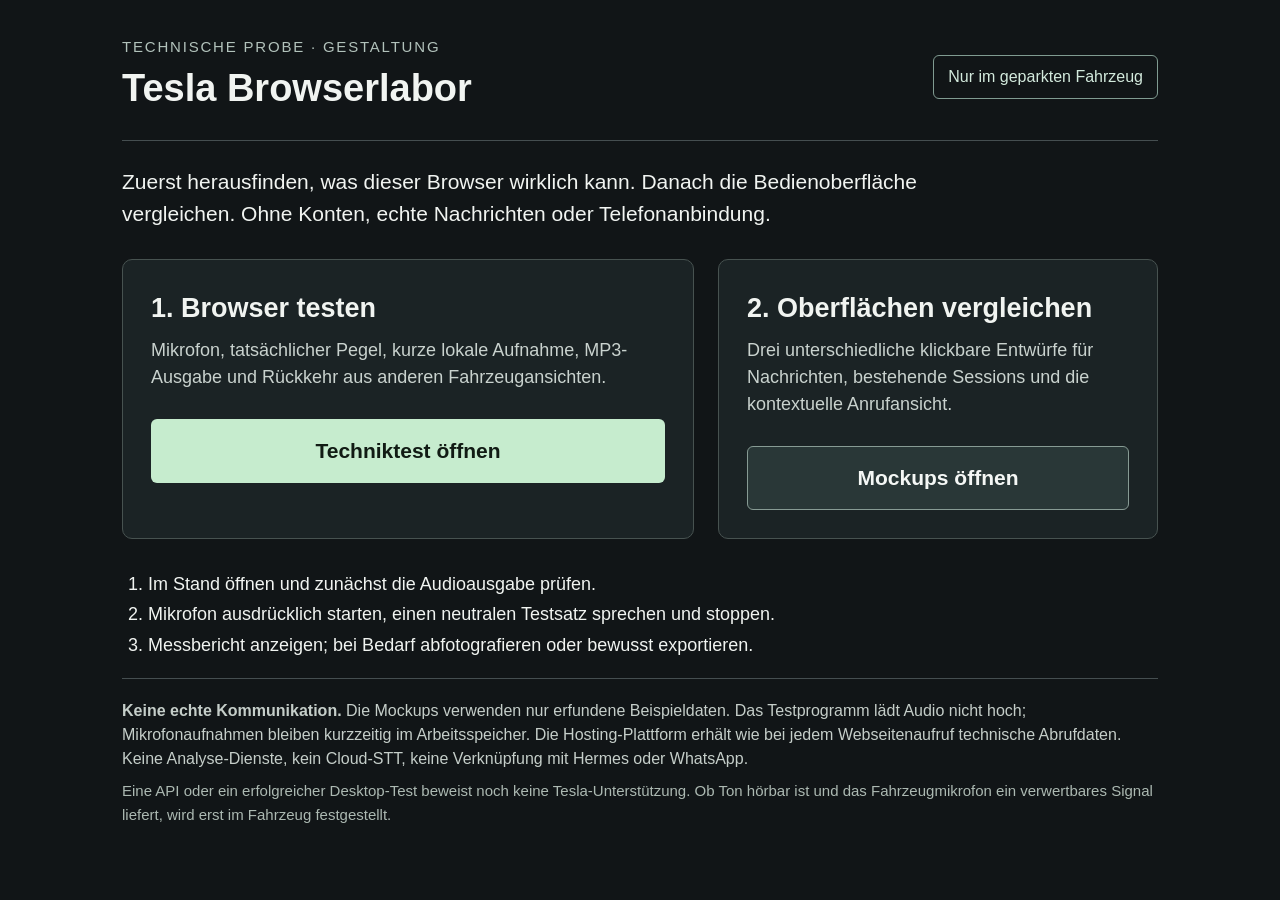
==== index.html @ 23206ee8 "feat: publish isolated browser probes and three fictional dashboard mockups" ====
<!doctype html>
<html lang="de">
<head>
<meta charset="utf-8">
<meta name="viewport" content="width=device-width,initial-scale=1">
<meta name="robots" content="noindex,nofollow">
<meta name="referrer" content="no-referrer">
<meta http-equiv="Content-Security-Policy" content="default-src 'none'; style-src 'unsafe-inline'; base-uri 'none'; form-action 'none'">
<title>Tesla · Browserlabor</title>
<style>
*{box-sizing:border-box}body{margin:0;background:#111517;color:#f1f4f1;font-family:Arial,Helvetica,sans-serif;line-height:1.5}main{max-width:1100px;margin:auto;padding:36px 32px}header{display:flex;align-items:center;justify-content:space-between;gap:20px;border-bottom:1px solid #454e50;padding-bottom:22px}.eyebrow{font-size:15px;letter-spacing:.12em;text-transform:uppercase;color:#b2c2bb}h1{font-size:38px;line-height:1.15;margin:8px 0}h2{font-size:27px;margin:0 0 8px}p{margin:8px 0}.badge{border:1px solid #809b91;padding:9px 14px;white-space:nowrap;font-size:16px;border-radius:6px;color:#d3eadd}.intro{font-size:21px;max-width:870px;margin:25px 0}.routes{display:grid;grid-template-columns:1.3fr 1fr;gap:24px;margin:30px 0}.route{padding:28px;background:#1b2325;border:1px solid #475250;border-radius:10px}.route p{color:#c9d2ce;font-size:18px}.route a{display:flex;align-items:center;justify-content:center;min-height:64px;padding:14px 20px;margin-top:28px;background:#c6ecce;color:#111b14;text-decoration:none;font-size:21px;font-weight:bold;border-radius:6px}.route.secondary a{background:#293737;color:#f4f7f5;border:1px solid #879b94}a:focus-visible{outline:4px solid #f5d38d;outline-offset:4px}a:hover{filter:brightness(1.1)}.sequence{font-size:18px;line-height:1.7;padding-left:26px}.privacy{border-top:1px solid #454e50;padding-top:20px;font-size:16px;color:#c5cec9}small{font-size:15px;color:#acb9b2}@media(max-width:750px){main{padding:24px 18px}header{align-items:flex-start;flex-direction:column;gap:8px}h1{font-size:32px}.routes{grid-template-columns:1fr}.route{padding:22px}}
</style>
</head>
<body><main>
<header><div><div class="eyebrow">Technische Probe · Gestaltung</div><h1>Tesla Browserlabor</h1></div><span class="badge">Nur im geparkten Fahrzeug</span></header>
<p class="intro">Zuerst herausfinden, was dieser Browser wirklich kann. Danach die Bedienoberfläche vergleichen. Ohne Konten, echte Nachrichten oder Telefonanbindung.</p>
<div class="routes">
<section class="route"><h2>1. Browser testen</h2><p>Mikrofon, tatsächlicher Pegel, kurze lokale Aufnahme, MP3-Ausgabe und Rückkehr aus anderen Fahrzeugansichten.</p><a href="probe/">Techniktest öffnen</a></section>
<section class="route secondary"><h2>2. Oberflächen vergleichen</h2><p>Drei unterschiedliche klickbare Entwürfe für Nachrichten, bestehende Sessions und die kontextuelle Anrufansicht.</p><a href="mockups/">Mockups öffnen</a></section>
</div>
<ol class="sequence"><li>Im Stand öffnen und zunächst die Audioausgabe prüfen.</li><li>Mikrofon ausdrücklich starten, einen neutralen Testsatz sprechen und stoppen.</li><li>Messbericht anzeigen; bei Bedarf abfotografieren oder bewusst exportieren.</li></ol>
<div class="privacy"><strong>Keine echte Kommunikation.</strong> Die Mockups verwenden nur erfundene Beispieldaten. Das Testprogramm lädt Audio nicht hoch; Mikrofonaufnahmen bleiben kurzzeitig im Arbeitsspeicher. Die Hosting-Plattform erhält wie bei jedem Webseitenaufruf technische Abrufdaten. Keine Analyse-Dienste, kein Cloud-STT, keine Verknüpfung mit Hermes oder WhatsApp.<p><small>Eine API oder ein erfolgreicher Desktop-Test beweist noch keine Tesla-Unterstützung. Ob Ton hörbar ist und das Fahrzeugmikrofon ein verwertbares Signal liefert, wird erst im Fahrzeug festgestellt.</small></p></div>
</main></body></html>
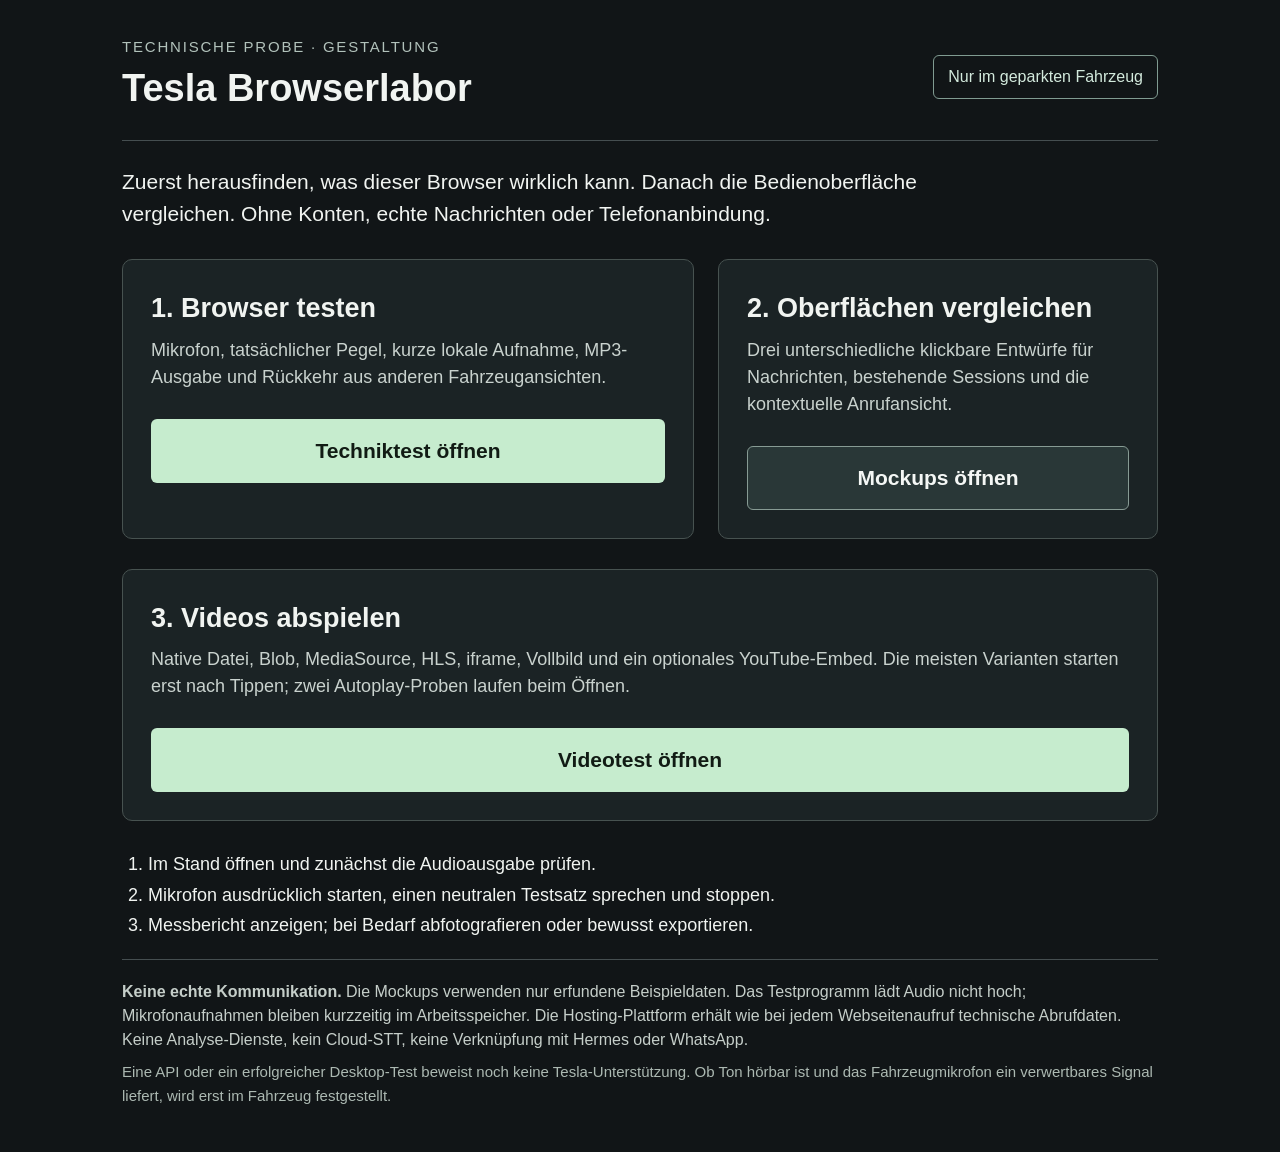
==== commit 53a208a6: "Add isolated Tesla video playback comparison page" ====
--- a/index.html
+++ b/index.html
@@ -8,7 +8,7 @@
 <meta http-equiv="Content-Security-Policy" content="default-src 'none'; style-src 'unsafe-inline'; base-uri 'none'; form-action 'none'">
 <title>Tesla · Browserlabor</title>
 <style>
-*{box-sizing:border-box}body{margin:0;background:#111517;color:#f1f4f1;font-family:Arial,Helvetica,sans-serif;line-height:1.5}main{max-width:1100px;margin:auto;padding:36px 32px}header{display:flex;align-items:center;justify-content:space-between;gap:20px;border-bottom:1px solid #454e50;padding-bottom:22px}.eyebrow{font-size:15px;letter-spacing:.12em;text-transform:uppercase;color:#b2c2bb}h1{font-size:38px;line-height:1.15;margin:8px 0}h2{font-size:27px;margin:0 0 8px}p{margin:8px 0}.badge{border:1px solid #809b91;padding:9px 14px;white-space:nowrap;font-size:16px;border-radius:6px;color:#d3eadd}.intro{font-size:21px;max-width:870px;margin:25px 0}.routes{display:grid;grid-template-columns:1.3fr 1fr;gap:24px;margin:30px 0}.route{padding:28px;background:#1b2325;border:1px solid #475250;border-radius:10px}.route p{color:#c9d2ce;font-size:18px}.route a{display:flex;align-items:center;justify-content:center;min-height:64px;padding:14px 20px;margin-top:28px;background:#c6ecce;color:#111b14;text-decoration:none;font-size:21px;font-weight:bold;border-radius:6px}.route.secondary a{background:#293737;color:#f4f7f5;border:1px solid #879b94}a:focus-visible{outline:4px solid #f5d38d;outline-offset:4px}a:hover{filter:brightness(1.1)}.sequence{font-size:18px;line-height:1.7;padding-left:26px}.privacy{border-top:1px solid #454e50;padding-top:20px;font-size:16px;color:#c5cec9}small{font-size:15px;color:#acb9b2}@media(max-width:750px){main{padding:24px 18px}header{align-items:flex-start;flex-direction:column;gap:8px}h1{font-size:32px}.routes{grid-template-columns:1fr}.route{padding:22px}}
+*{box-sizing:border-box}body{margin:0;background:#111517;color:#f1f4f1;font-family:Arial,Helvetica,sans-serif;line-height:1.5}main{max-width:1100px;margin:auto;padding:36px 32px}header{display:flex;align-items:center;justify-content:space-between;gap:20px;border-bottom:1px solid #454e50;padding-bottom:22px}.eyebrow{font-size:15px;letter-spacing:.12em;text-transform:uppercase;color:#b2c2bb}h1{font-size:38px;line-height:1.15;margin:8px 0}h2{font-size:27px;margin:0 0 8px}p{margin:8px 0}.badge{border:1px solid #809b91;padding:9px 14px;white-space:nowrap;font-size:16px;border-radius:6px;color:#d3eadd}.intro{font-size:21px;max-width:870px;margin:25px 0}.routes{display:grid;grid-template-columns:1.3fr 1fr;gap:24px;margin:30px 0}.route{padding:28px;background:#1b2325;border:1px solid #475250;border-radius:10px}.route p{color:#c9d2ce;font-size:18px}.route a{display:flex;align-items:center;justify-content:center;min-height:64px;padding:14px 20px;margin-top:28px;background:#c6ecce;color:#111b14;text-decoration:none;font-size:21px;font-weight:bold;border-radius:6px}.route.secondary a{background:#293737;color:#f4f7f5;border:1px solid #879b94}a:focus-visible{outline:4px solid #f5d38d;outline-offset:4px}a:hover{filter:brightness(1.1)}.sequence{font-size:18px;line-height:1.7;padding-left:26px}.video-link{margin:0 0 28px}.privacy{border-top:1px solid #454e50;padding-top:20px;font-size:16px;color:#c5cec9}small{font-size:15px;color:#acb9b2}@media(max-width:750px){main{padding:24px 18px}header{align-items:flex-start;flex-direction:column;gap:8px}h1{font-size:32px}.routes{grid-template-columns:1fr}.route{padding:22px}}
 </style>
 </head>
 <body><main>
@@ -18,6 +18,7 @@
 <section class="route"><h2>1. Browser testen</h2><p>Mikrofon, tatsächlicher Pegel, kurze lokale Aufnahme, MP3-Ausgabe und Rückkehr aus anderen Fahrzeugansichten.</p><a href="probe/">Techniktest öffnen</a></section>
 <section class="route secondary"><h2>2. Oberflächen vergleichen</h2><p>Drei unterschiedliche klickbare Entwürfe für Nachrichten, bestehende Sessions und die kontextuelle Anrufansicht.</p><a href="mockups/">Mockups öffnen</a></section>
 </div>
+<section class="route video-link"><h2>3. Videos abspielen</h2><p>Native Datei, Blob, MediaSource, HLS, iframe, Vollbild und ein optionales YouTube-Embed. Die meisten Varianten starten erst nach Tippen; zwei Autoplay-Proben laufen beim Öffnen.</p><a href="video/">Videotest öffnen</a></section>
 <ol class="sequence"><li>Im Stand öffnen und zunächst die Audioausgabe prüfen.</li><li>Mikrofon ausdrücklich starten, einen neutralen Testsatz sprechen und stoppen.</li><li>Messbericht anzeigen; bei Bedarf abfotografieren oder bewusst exportieren.</li></ol>
 <div class="privacy"><strong>Keine echte Kommunikation.</strong> Die Mockups verwenden nur erfundene Beispieldaten. Das Testprogramm lädt Audio nicht hoch; Mikrofonaufnahmen bleiben kurzzeitig im Arbeitsspeicher. Die Hosting-Plattform erhält wie bei jedem Webseitenaufruf technische Abrufdaten. Keine Analyse-Dienste, kein Cloud-STT, keine Verknüpfung mit Hermes oder WhatsApp.<p><small>Eine API oder ein erfolgreicher Desktop-Test beweist noch keine Tesla-Unterstützung. Ob Ton hörbar ist und das Fahrzeugmikrofon ein verwertbares Signal liefert, wird erst im Fahrzeug festgestellt.</small></p></div>
 </main></body></html>
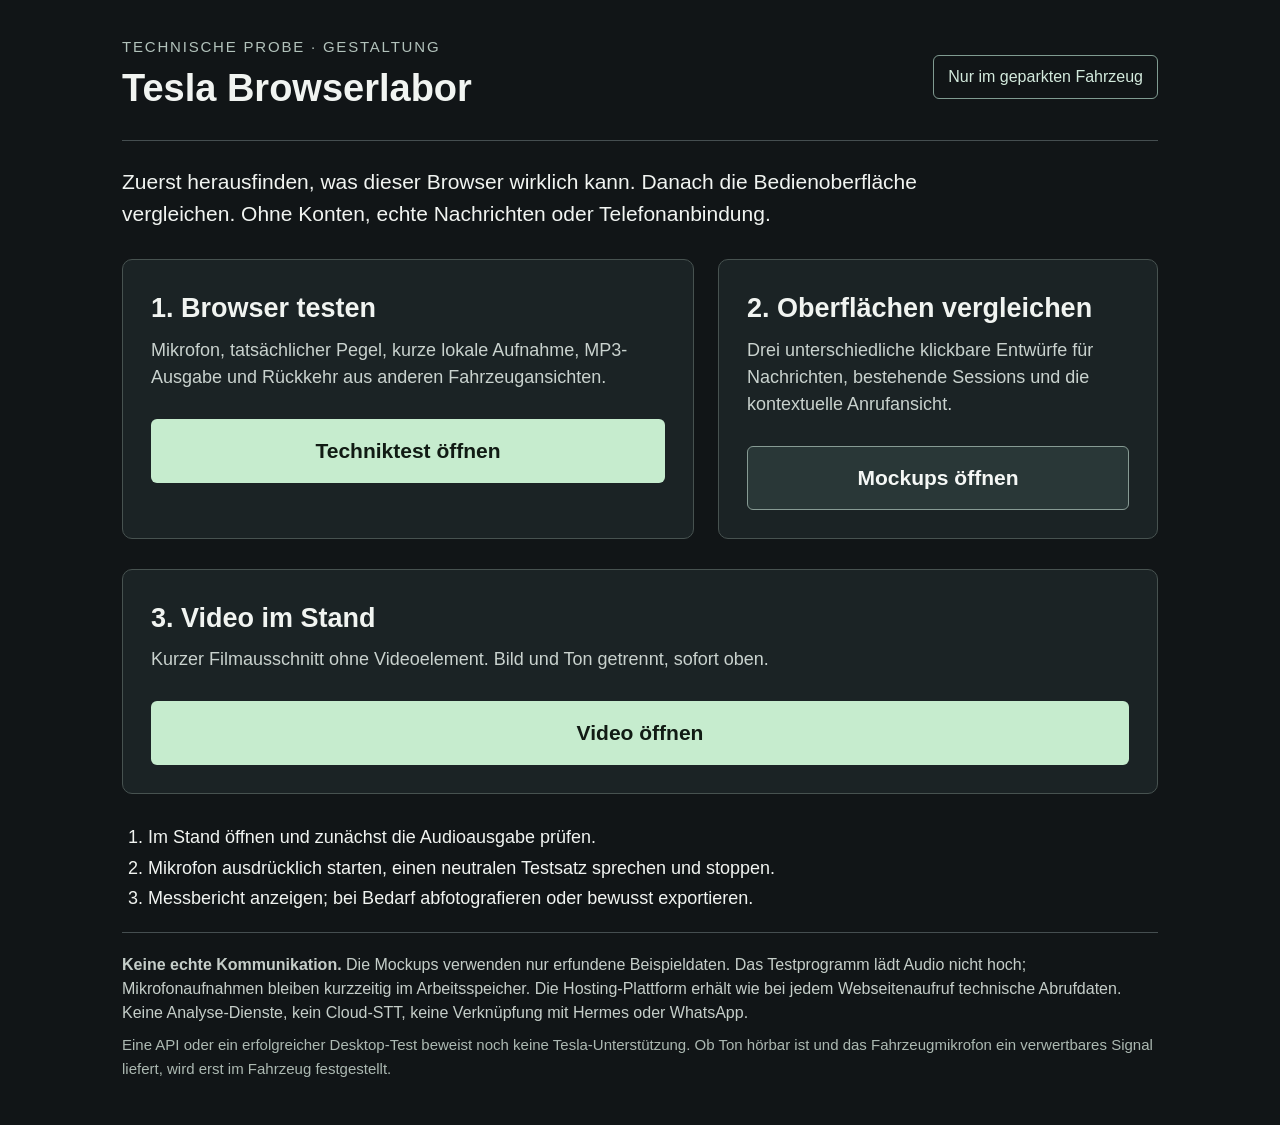
==== commit 997a298c: "Replace the video probe with a short Big Buck Bunny playback" ====
--- a/index.html
+++ b/index.html
@@ -18,7 +18,7 @@
 <section class="route"><h2>1. Browser testen</h2><p>Mikrofon, tatsächlicher Pegel, kurze lokale Aufnahme, MP3-Ausgabe und Rückkehr aus anderen Fahrzeugansichten.</p><a href="probe/">Techniktest öffnen</a></section>
 <section class="route secondary"><h2>2. Oberflächen vergleichen</h2><p>Drei unterschiedliche klickbare Entwürfe für Nachrichten, bestehende Sessions und die kontextuelle Anrufansicht.</p><a href="mockups/">Mockups öffnen</a></section>
 </div>
-<section class="route video-link"><h2>3. Videos abspielen</h2><p>Native Datei, Blob, MediaSource, HLS, iframe, Vollbild und ein optionales YouTube-Embed. Die meisten Varianten starten erst nach Tippen; zwei Autoplay-Proben laufen beim Öffnen.</p><a href="video/">Videotest öffnen</a></section>
+<section class="route video-link"><h2>3. Video im Stand</h2><p>Kurzer Filmausschnitt ohne Videoelement. Bild und Ton getrennt, sofort oben.</p><a href="video/">Video öffnen</a></section>
 <ol class="sequence"><li>Im Stand öffnen und zunächst die Audioausgabe prüfen.</li><li>Mikrofon ausdrücklich starten, einen neutralen Testsatz sprechen und stoppen.</li><li>Messbericht anzeigen; bei Bedarf abfotografieren oder bewusst exportieren.</li></ol>
 <div class="privacy"><strong>Keine echte Kommunikation.</strong> Die Mockups verwenden nur erfundene Beispieldaten. Das Testprogramm lädt Audio nicht hoch; Mikrofonaufnahmen bleiben kurzzeitig im Arbeitsspeicher. Die Hosting-Plattform erhält wie bei jedem Webseitenaufruf technische Abrufdaten. Keine Analyse-Dienste, kein Cloud-STT, keine Verknüpfung mit Hermes oder WhatsApp.<p><small>Eine API oder ein erfolgreicher Desktop-Test beweist noch keine Tesla-Unterstützung. Ob Ton hörbar ist und das Fahrzeugmikrofon ein verwertbares Signal liefert, wird erst im Fahrzeug festgestellt.</small></p></div>
 </main></body></html>
